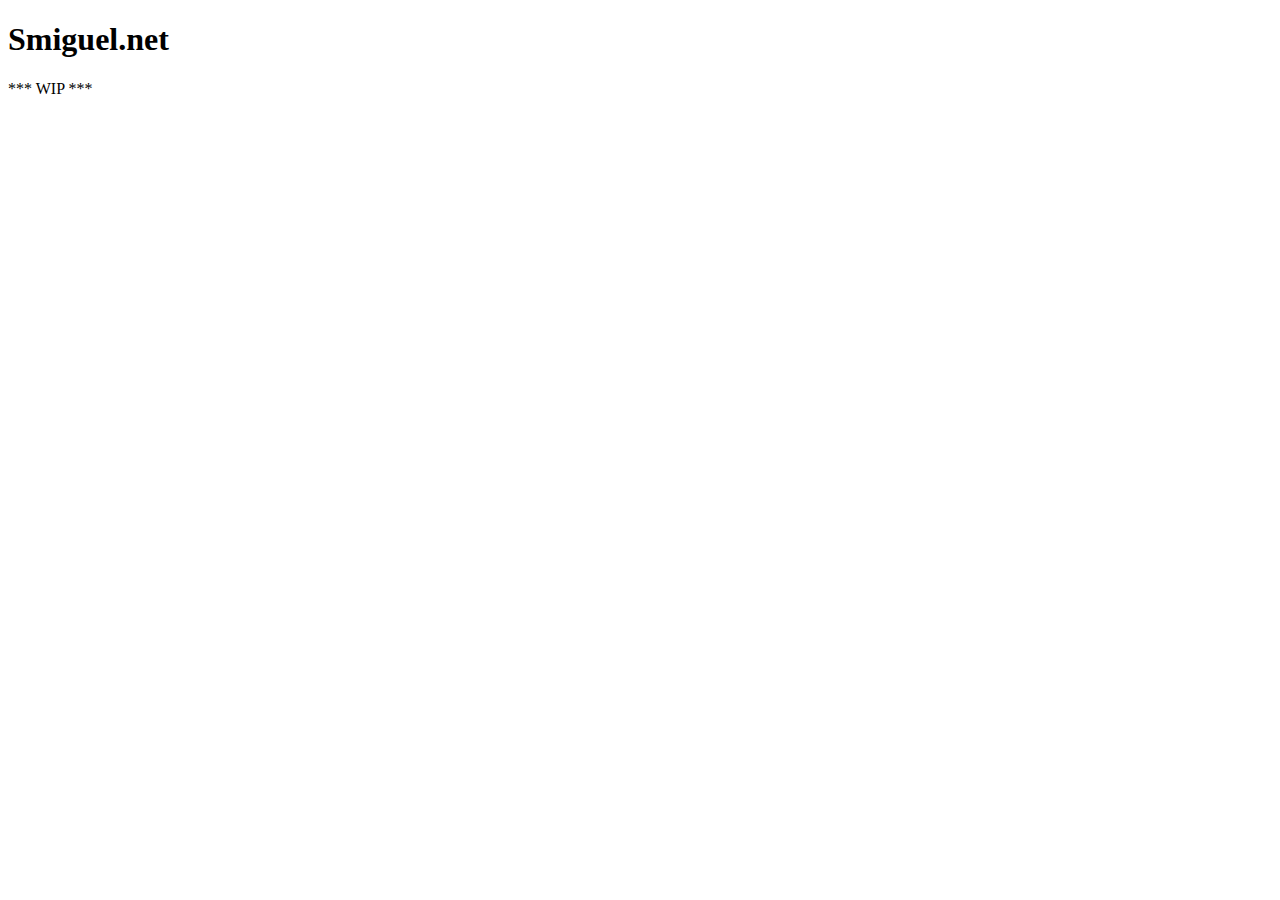
==== index.html @ 3a4c6929 "initial simple setup" ====
<!DOCTYPE html>
<html class="no-js" lang="">
  <head>
    <meta charset="utf-8" />
    <title>Smiguel.net</title>
    <meta name="description" content="Personal website" />
    <meta name="viewport" content="width=device-width, initial-scale=1" />

    <meta name="theme-color" content="#fafafa" />
  </head>

  <body>
    <h1>Smiguel.net</h1>
    <p>*** WIP ***</p>
  </body>
</html>
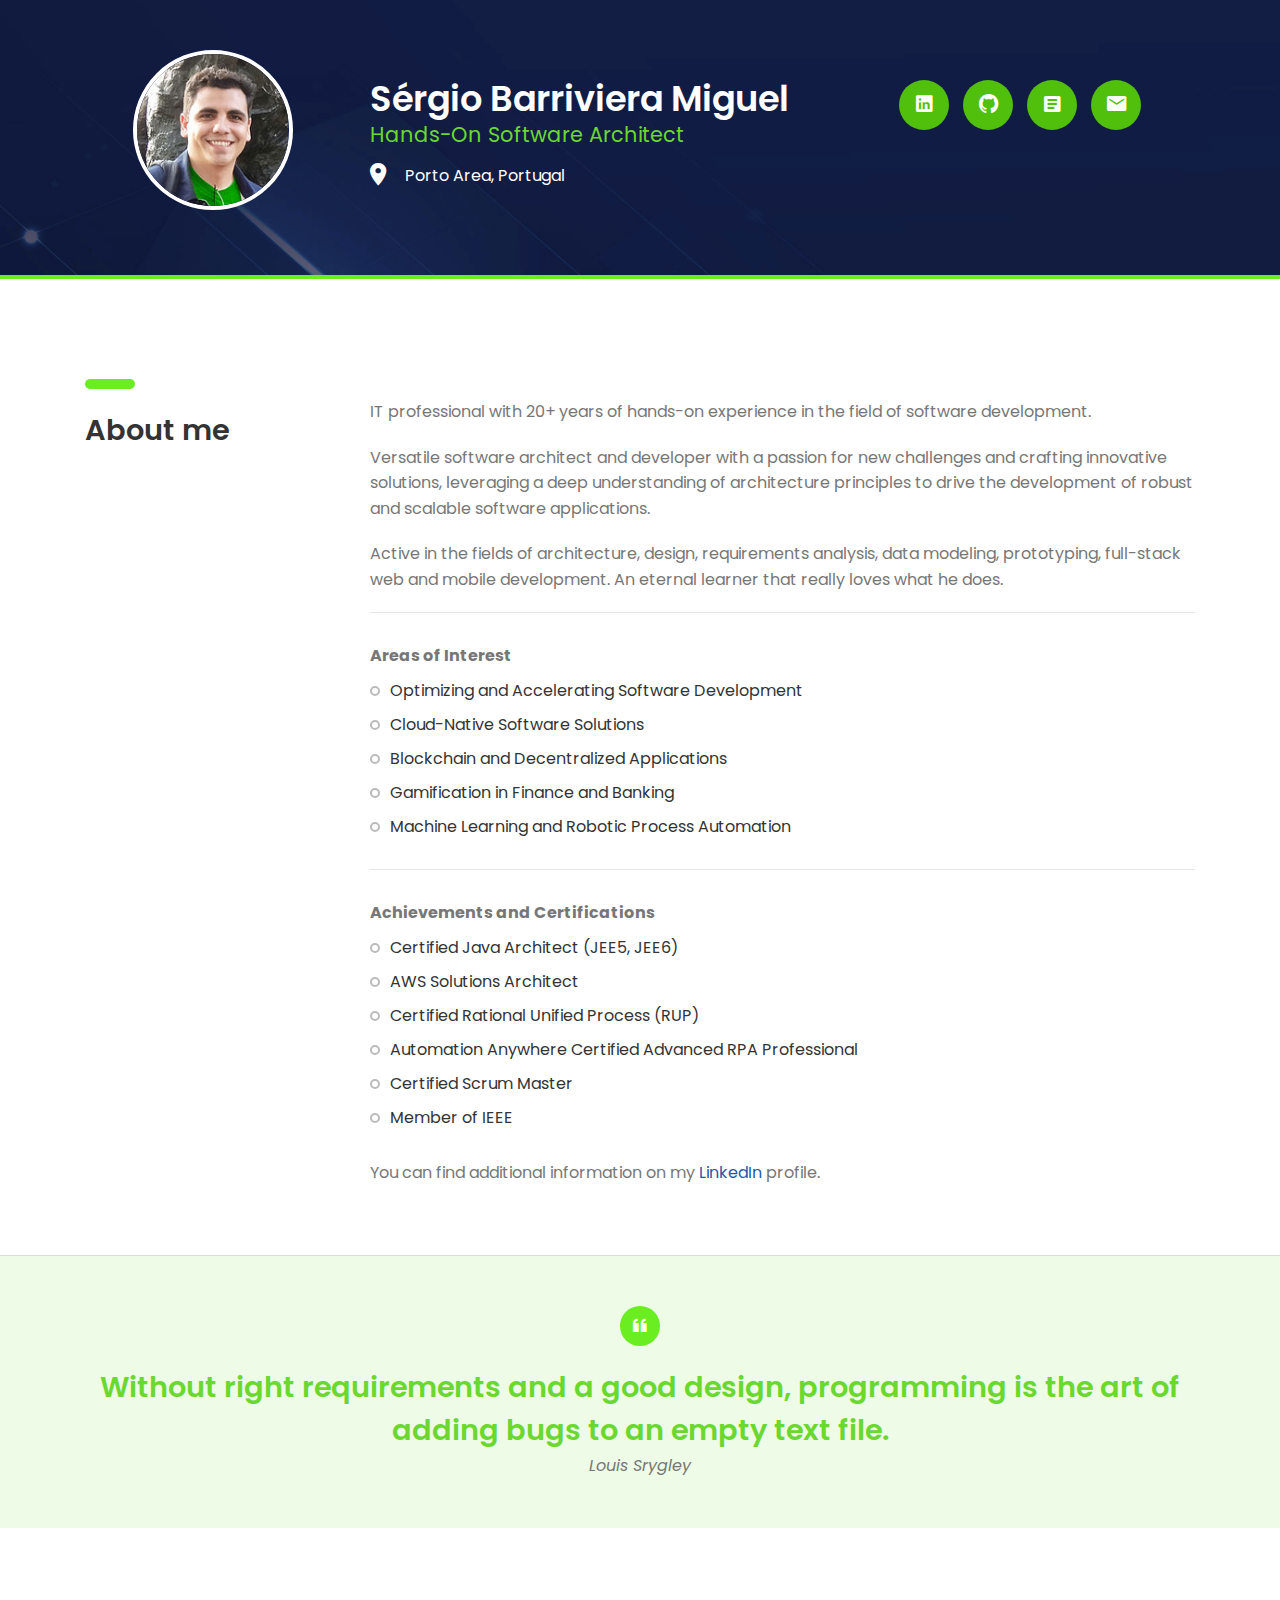
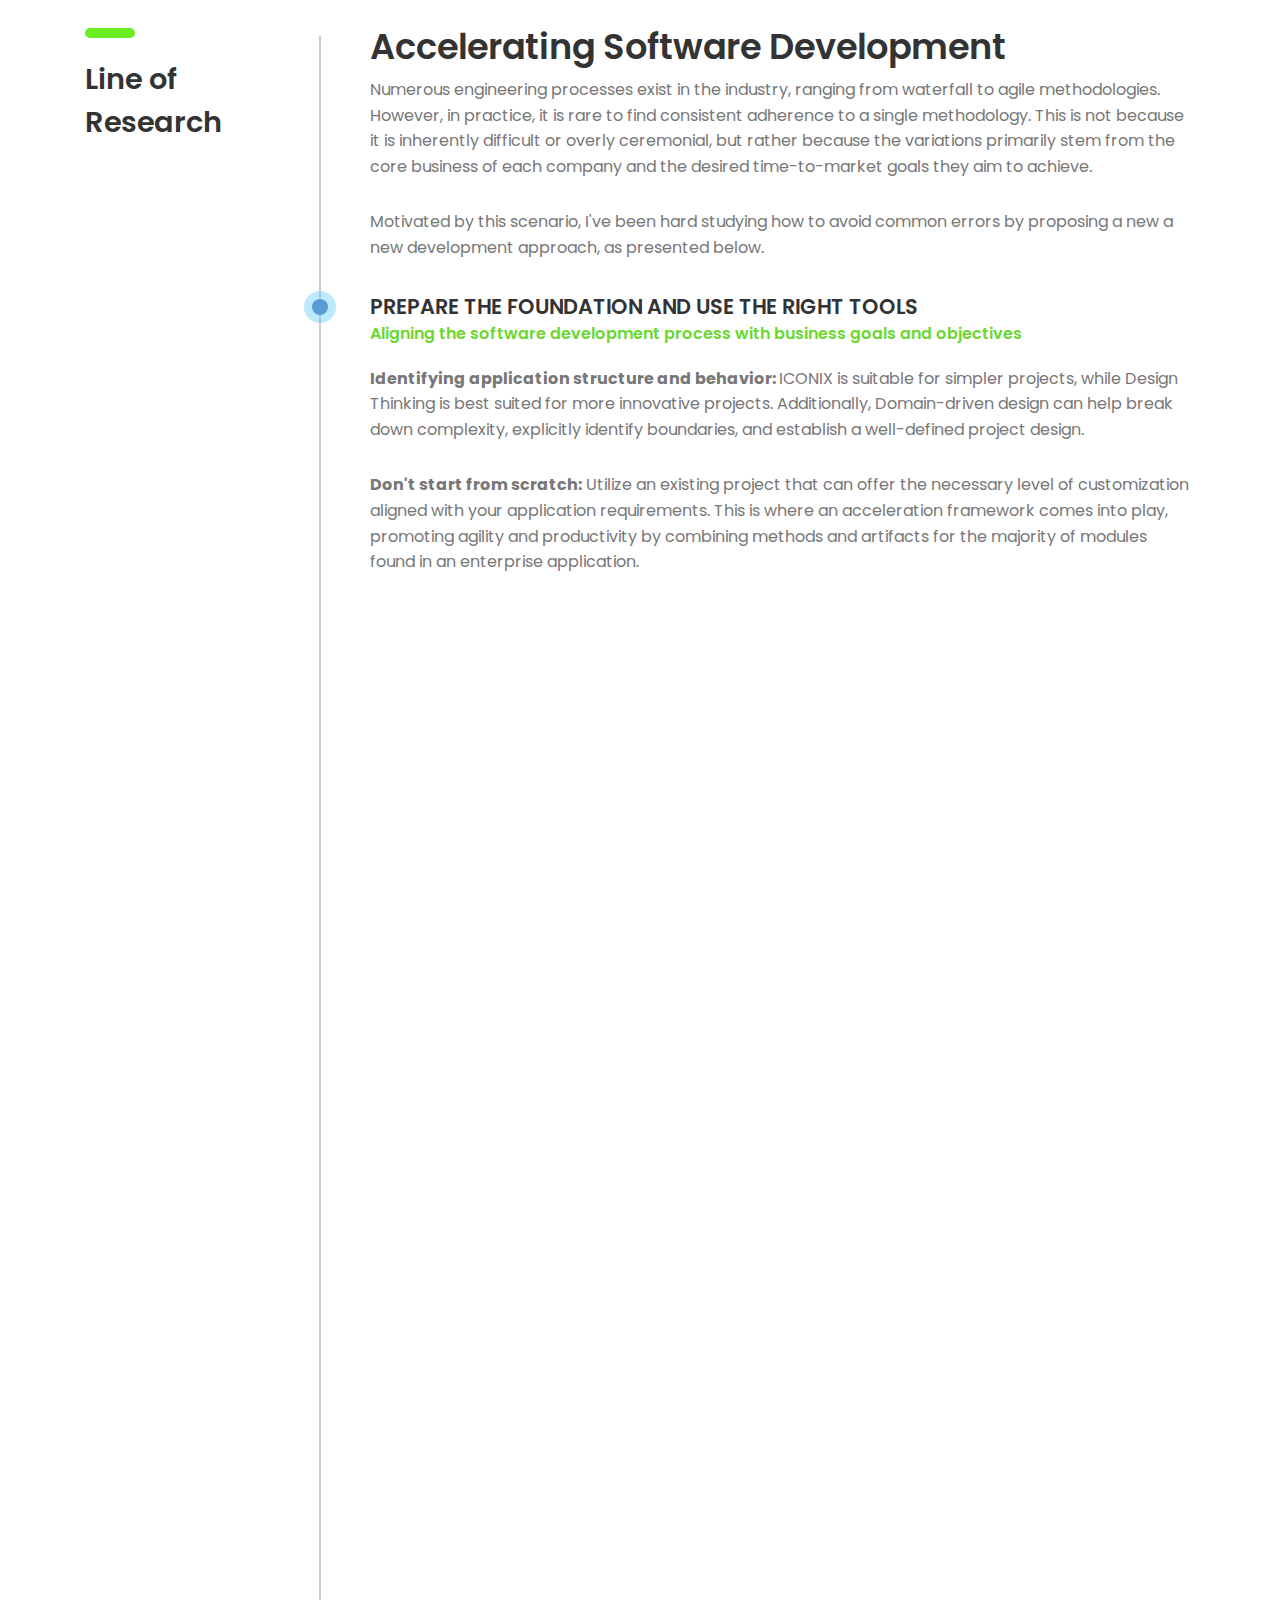
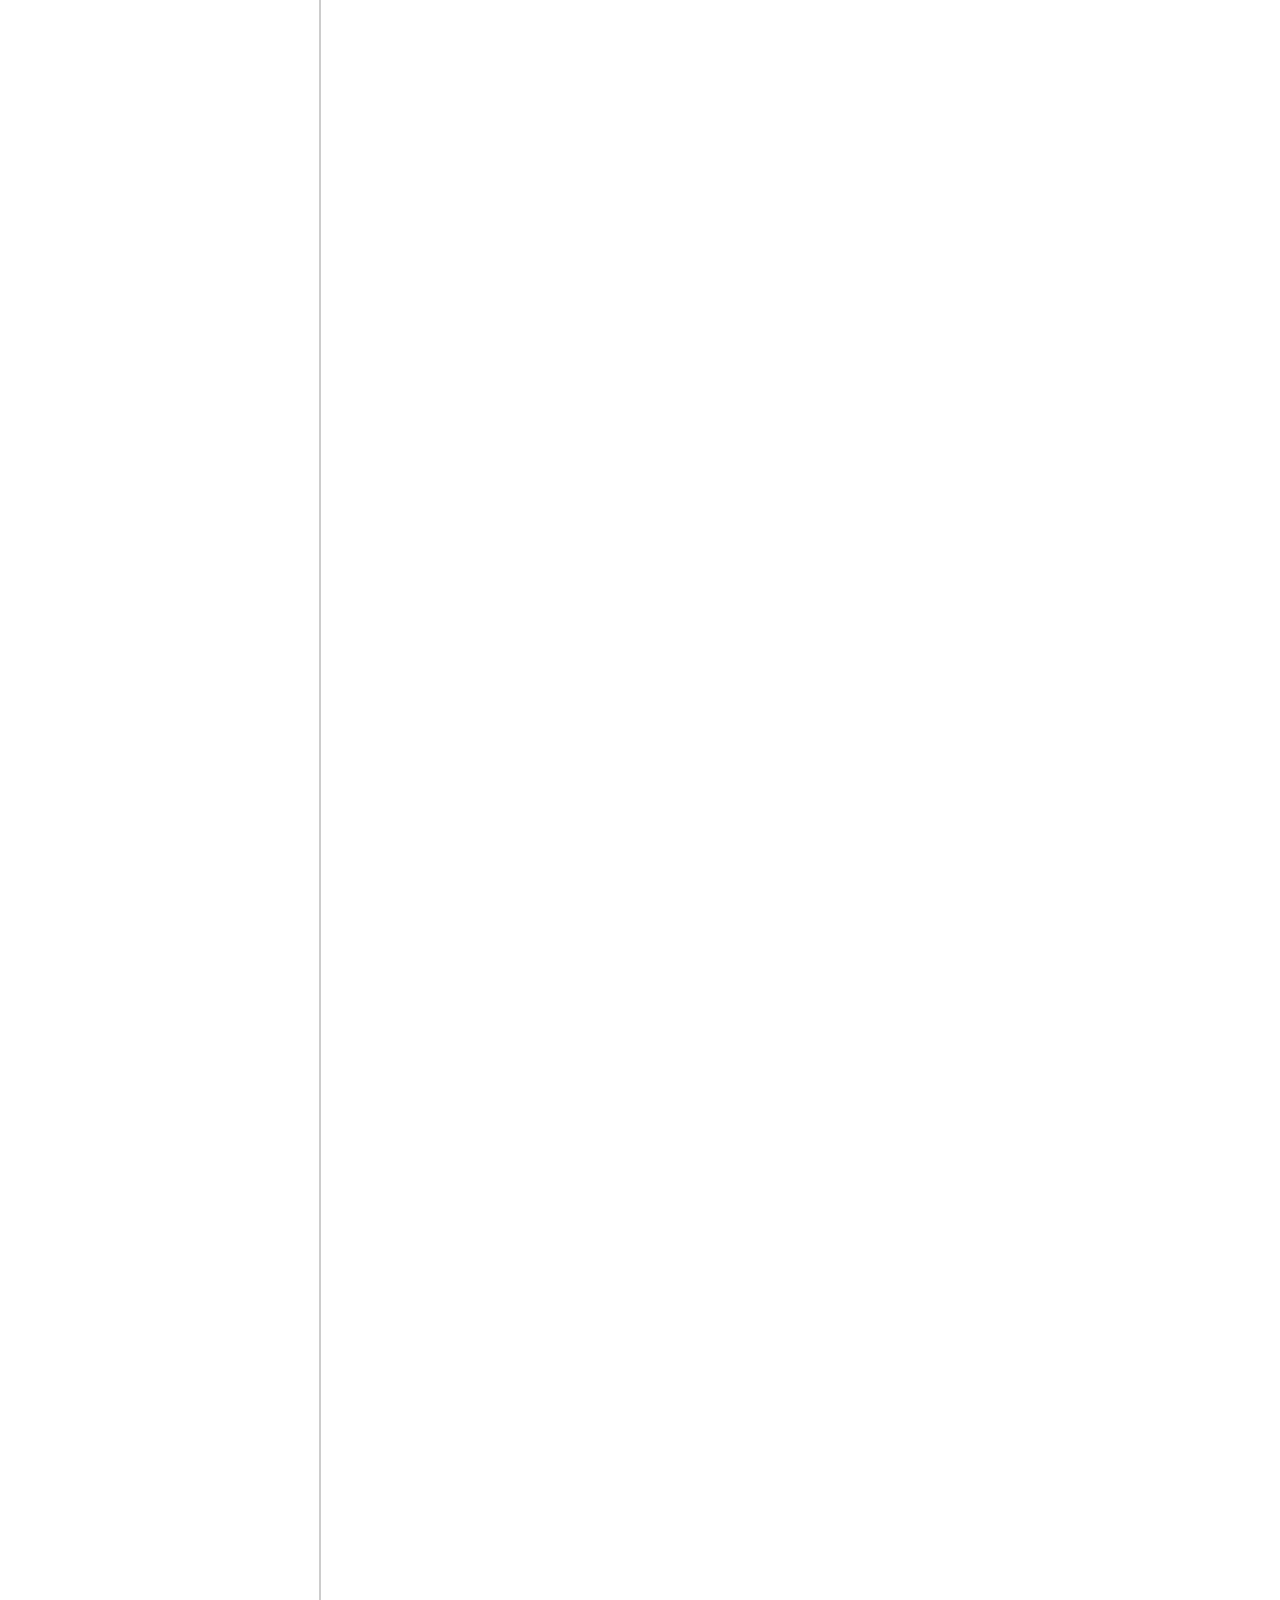
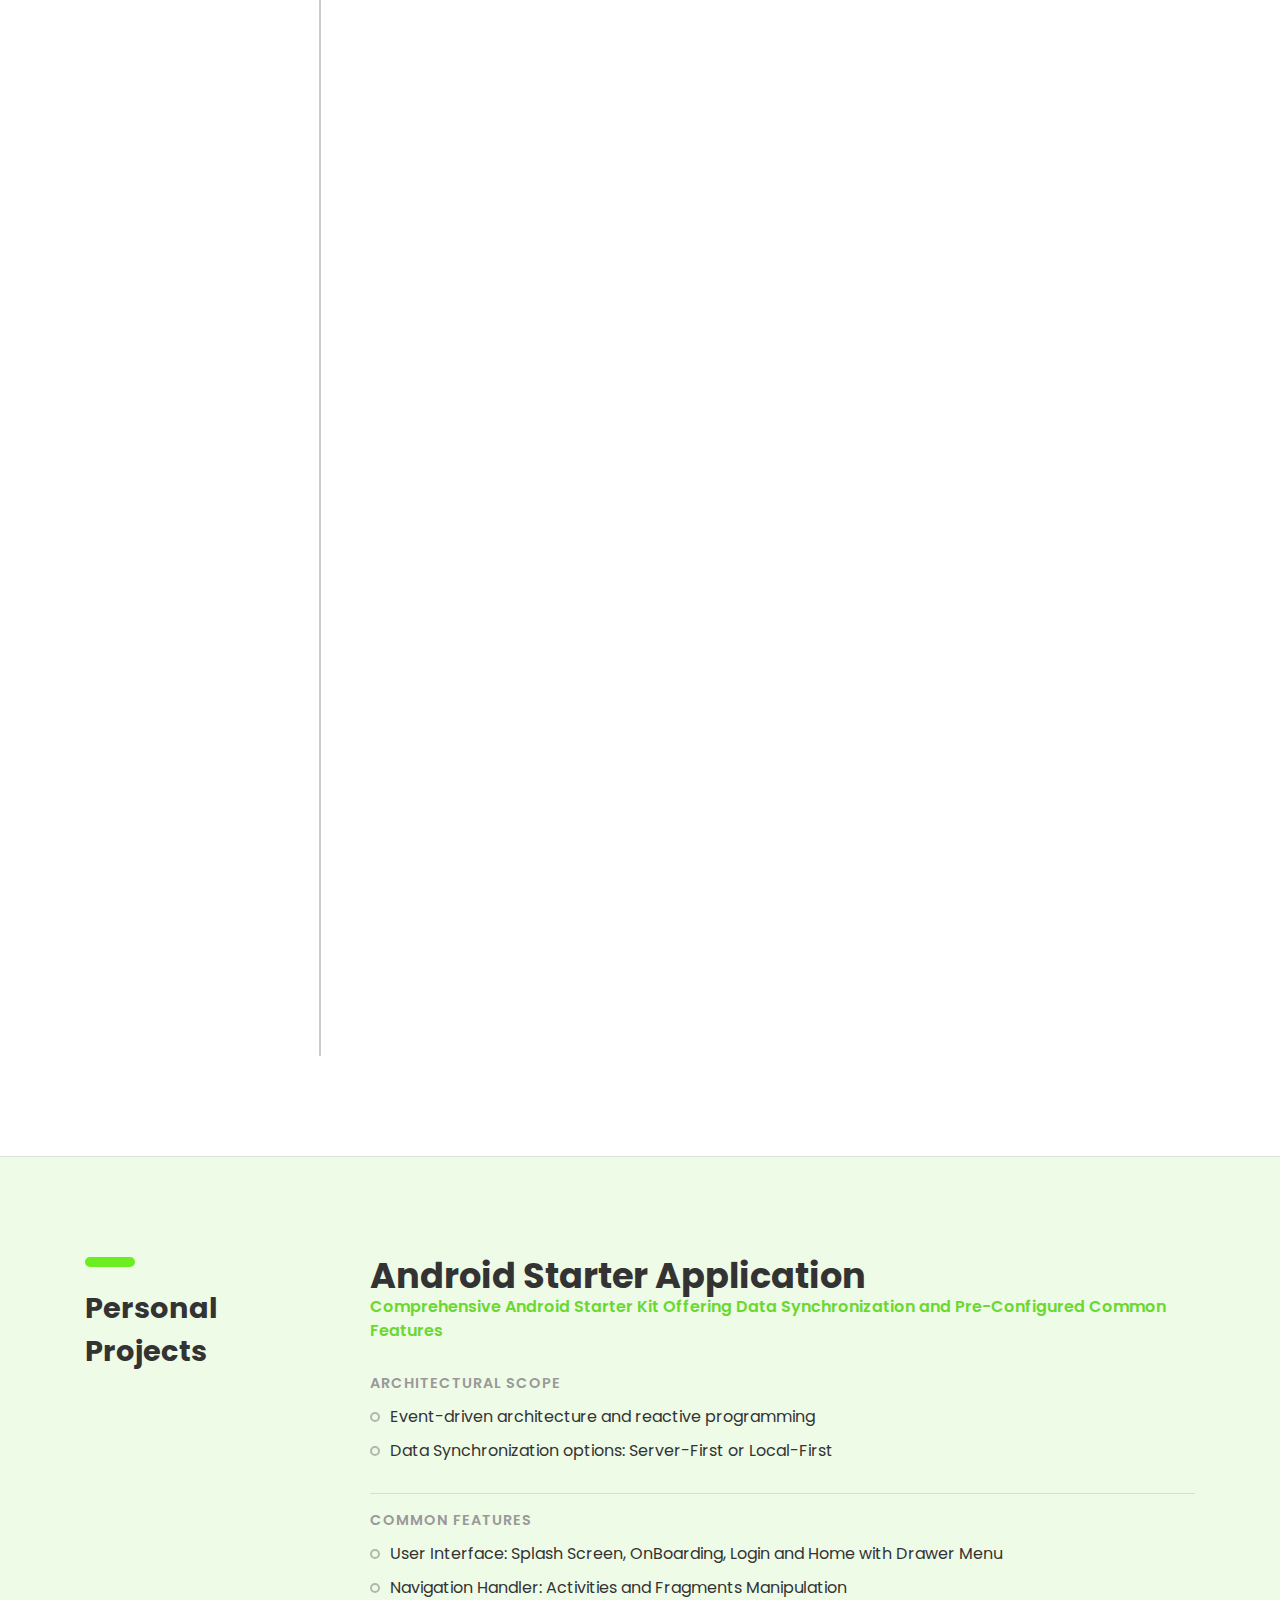
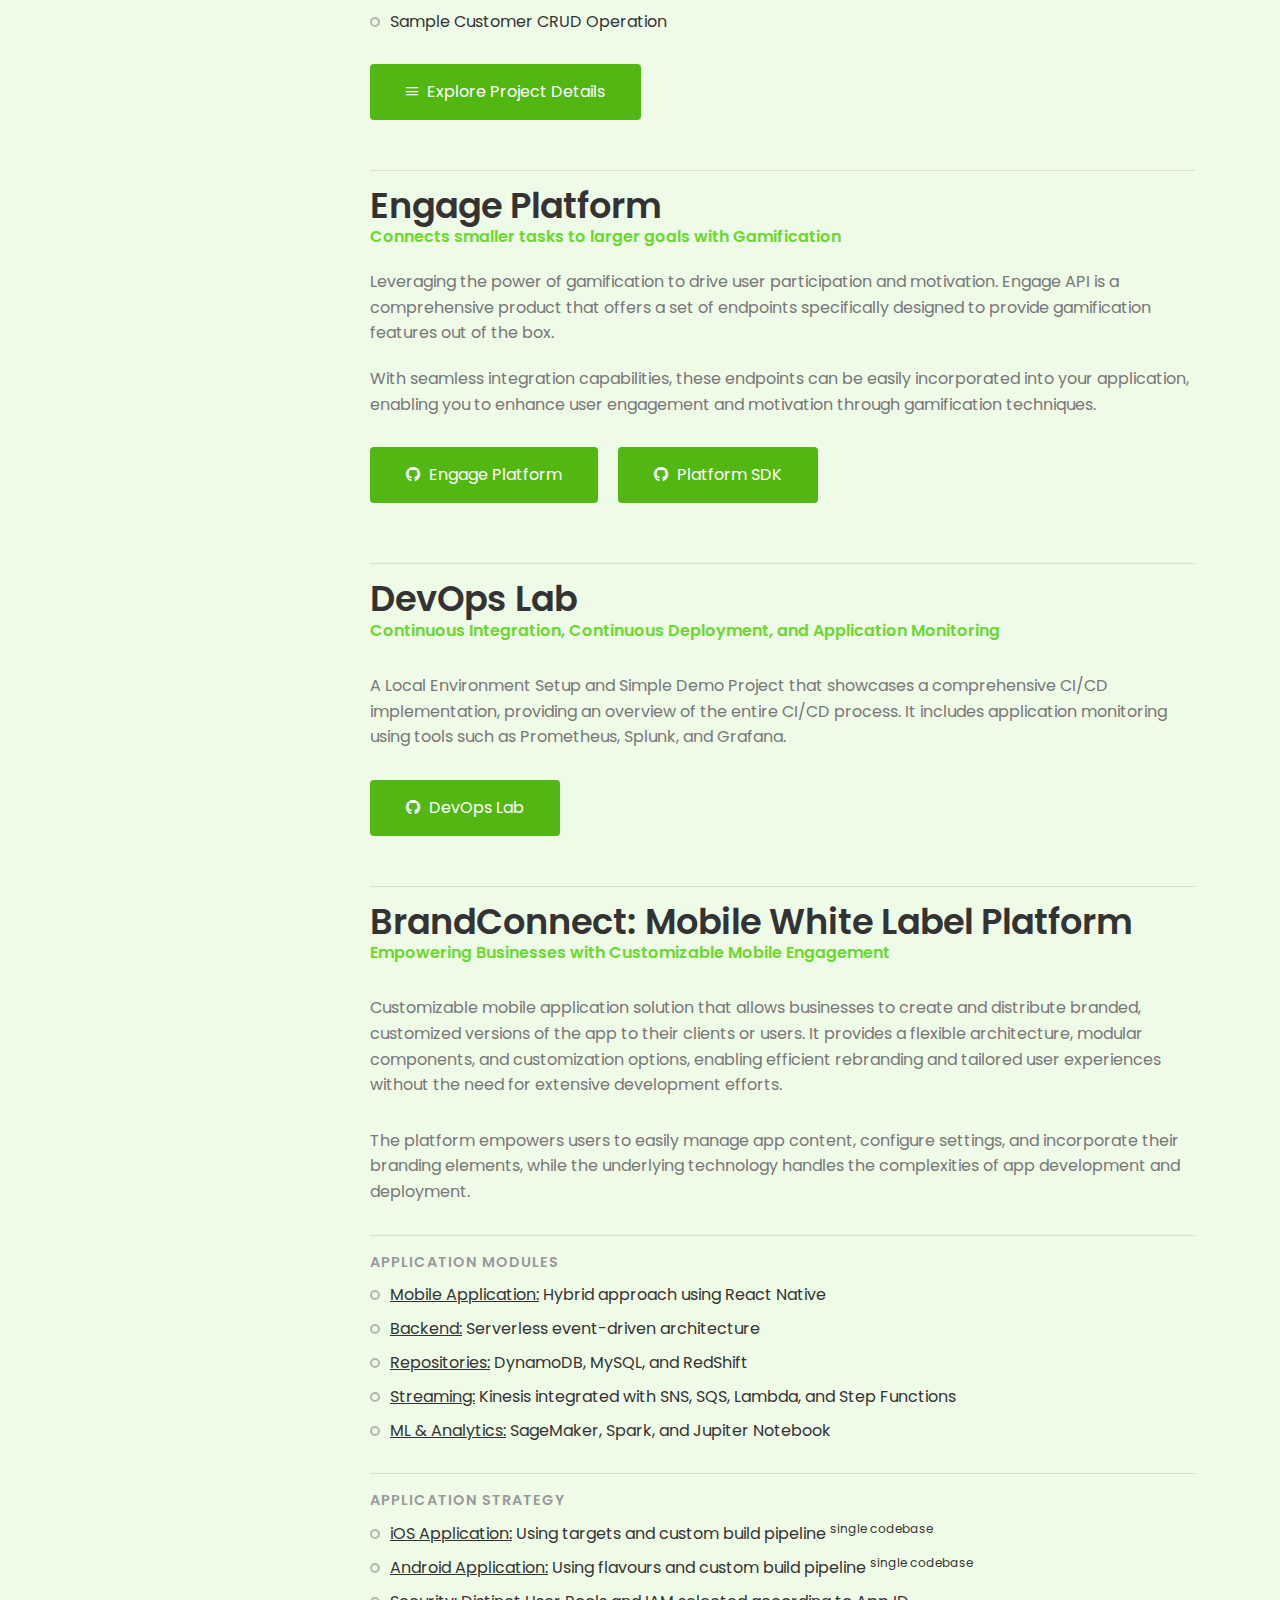
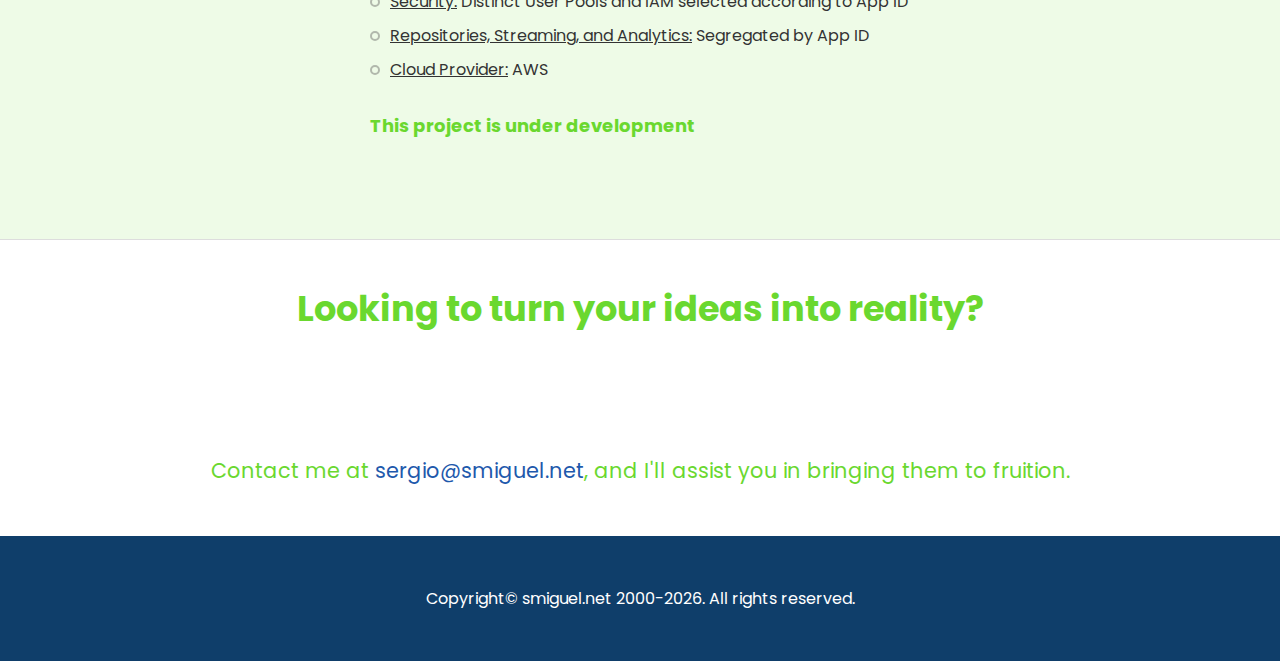
==== commit c21aa47d: "update website" ====
--- a/index.html
+++ b/index.html
@@ -1,16 +1,510 @@
 <!DOCTYPE html>
-<html class="no-js" lang="">
-  <head>
-    <meta charset="utf-8" />
-    <title>Smiguel.net</title>
-    <meta name="description" content="Personal website" />
-    <meta name="viewport" content="width=device-width, initial-scale=1" />
-
-    <meta name="theme-color" content="#fafafa" />
-  </head>
-
-  <body>
-    <h1>Smiguel.net</h1>
-    <p>*** WIP ***</p>
-  </body>
-</html>
+<html>
+    
+    <head>
+        <title>Hands-On Software Architect</title>
+        <meta charset="UTF-8" />
+        <meta http-equiv="X-UA-Compatible" content="IE=edge" />
+        <meta name="viewport" content="width=device-width, initial-scale=1" />
+        <meta name="msapplication-TileColor" content="#6ac23b" />
+        <meta name="theme-color" content="#6ac23b" />
+        <meta name="viewport" content="width=device-width" />
+        <meta name="robots" content="index, follow" />
+        <meta name="description" content="smiguel.net -Cloud, RPA and Software Architect"
+        />
+        <meta name="keywords" content="develper, software architecture, gamification, e-commerce, payment gateway, java, kotlin, c#, javascript"
+        />
+        <meta name="autor" content="Sergio Miguel" />
+        <meta name="title" content="smiguel.net - Blockchain, Cloud, RPA and Software Architect"
+        />
+        <meta name="url" content="http://smiguel.net" />
+        <meta name="copyright" content="smiguel.net" />
+        <meta name="description" content="smiguel.net -Cloud, RPA and Software Architect"
+        />
+        <link rel="manifest" href="assets/images/site.webmanifest" />
+        <link rel="stylesheet" href="css/bootstrap.min.css" />
+        <link rel="stylesheet" href="css/ionicons.css" />
+        <link rel="stylesheet" href="css/animate.css" />
+        <link rel="stylesheet" href="css/style.css" />
+        <link rel="shortcut icon" href="assets/favicon/favicon.ico" />
+    </head>
+    
+    <body>
+        <noscript>You need to enable JavaScript to run this app.</noscript>
+        <div id="root">
+            <section class="header-section bb-green">
+                <div class="container">
+                    <div class="intro">
+                        <div class="row">
+                            <div class="col-md-3 col-lg-3">
+                                <div class="profile-img margin-b-30"> <a href="index.html">
+              <img src="assets/images/photo.jpg" alt="S&#233;rgio Barriviera Miguel" />
+            </a>
+
+                                </div>
+                            </div>
+                            <div class="col-md-9 col-lg-5 profile-info margin-tb-30">
+                                 <h2>
+            <b>S&#233;rgio Barriviera Miguel</b>
+          </h2>
+
+                                 <h4 class="font-green">Hands-On Software Architect</h4>
+
+                                <div class="info info-location"> <i class="icon ion-android-pin"></i>
+
+                                    <div class="right-area">
+                                         <h5>Porto Area, Portugal</h5>
+
+                                    </div>
+                                </div>
+                            </div>
+                            <div class="col-md-offset-3 col-md-10 col-lg-4 text-center profile-icon">
+                                <ul class="social-icons margin-tb-30">
+                                    <li> <a href="https://www.linkedin.com/in/smiguelnet" target="_blank" rel="noopener noreferrer"
+                                        title="Sergio Miguel - LinkedIn">
+                <i class="ion-social-linkedin"></i>
+              </a>
+
+                                    </li>
+                                    <li> <a href="https://github.com/smiguelnet" target="_blank" rel="noopener noreferrer"
+                                        title="Sergio Miguel - Github">
+                <i class="ion-social-github"></i>
+              </a>
+
+                                    </li>
+                                    <li> <a href="assets/pdf/sergiomiguel-resume.pdf" target="_blank" rel="noopener noreferrer"
+                                        title="Sergio Miguel - Europass CV">
+                <i class="ion-android-list"></i>
+              </a>
+
+                                    </li>
+                                    <li> <a href="mailto:sergio@smiguel.net" title="Mail to: sergio@smiguel.net">
+                <i class="ion-android-mail"></i>
+              </a>
+
+                                    </li>
+                                </ul>
+                            </div>
+                        </div>
+                    </div>
+                </div>
+            </section>
+            <section class="about-section section">
+                <div class="container">
+                    <div class="row">
+                        <div class="col-sm-12 col-md-3">
+                            <div class="heading">
+                                 <h3>
+            <b>About me</b>
+          </h3>
+
+                            </div>
+                        </div>
+                        <div class="col-sm-12 col-md-9">
+                            <div class="experience mb20">
+                                <p class="mt20 mb10">IT professional with 20+ years of hands-on experience in the field of
+                                    software development.</p>
+                                <p class="mt20 mb20">Versatile software architect and developer with a passion for new challenges
+                                    and crafting innovative solutions, leveraging a deep understanding of architecture
+                                    principles to drive the development of robust and scalable software applications.</p>
+                                <p
+                                class="mt20 mb20">Active in the fields of architecture, design, requirements analysis, data
+                                    modeling, prototyping, full-stack web and mobile development. An eternal
+                                    learner that really loves what he does.</p>
+                                    <hr />
+                                    <p class="mt30 mb10 font-weight-bold">Areas of Interest</p>
+                                    <div class="experience mb20">
+                                        <ul class="list margin-b-30">
+                                            <li>Optimizing and Accelerating Software Development</li>
+                                            <li>Cloud-Native Software Solutions</li>
+                                            <li>Blockchain and Decentralized Applications</li>
+                                            <li>Gamification in Finance and Banking</li>
+                                            <li>Machine Learning and Robotic Process Automation</li>
+                                        </ul>
+                                    </div>
+                                    <hr />
+                                    <p class="mt30 mb10 font-weight-bold">Achievements and Certifications</p>
+                                    <div class="experience mb20">
+                                        <ul class="list margin-b-30">
+                                            <li>Certified Java Architect (JEE5, JEE6)</li>
+                                            <li>AWS Solutions Architect</li>
+                                            <li>Certified Rational Unified Process (RUP)</li>
+                                            <li>Automation Anywhere Certified Advanced RPA Professional</li>
+                                            <li>Certified Scrum Master</li>
+                                            <li>Member of IEEE</li>
+                                        </ul>
+                                    </div>
+                                    <p class="mb10">You can find additional information on my <a href="https://www.linkedin.com/in/smiguelnet"
+                                        target="_blank" rel="noopener noreferrer" title="Sergio Miguel - LinkedIn">
+              LinkedIn
+            </a>
+profile.</p>
+                            </div>
+                        </div>
+                    </div>
+                </div>
+            </section>
+            <section class="note-section center-text bg-green">
+                <div class="container">
+                    <div class="row">
+                        <div class="col-sm-12"> <i class="icon ion-quote"></i>
+
+                             <h3 class="font-green">
+          <b>
+            Without right requirements and a good design, programming is the art
+            of adding bugs to an empty text file.
+          </b>
+        </h3>
+
+                            <p> <em>Louis Srygley</em>
+
+                            </p>
+                        </div>
+                    </div>
+                </div>
+            </section>
+            <section class="education-section section">
+                <div class="container">
+                    <div class="row">
+                        <div class="col-sm-12 col-md-3">
+                            <div class="heading">
+                                 <h3>
+            <b>
+              Line of <br />
+              Research
+            </b>
+          </h3>
+
+                            </div>
+                        </div>
+                        <div class="col-sm-12 col-md-9">
+                            <div class="education-wrapper project">
+                                 <h2>
+            <b>Accelerating Software Development</b>
+          </h2>
+
+                                <p class="mb30 mt10">Numerous engineering processes exist in the industry, ranging from waterfall
+                                    to agile methodologies. However, in practice, it is rare to find consistent
+                                    adherence to a single methodology. This is not because it is inherently
+                                    difficult or overly ceremonial, but rather because the variations primarily
+                                    stem from the core business of each company and the desired time-to-market
+                                    goals they aim to achieve.</p>
+                                <p class="mb30">Motivated by this scenario, I've been hard studying how to avoid common
+                                    errors by proposing a new a new development approach, as presented below.</p>
+                                <div
+                                class="education margin-b-50">
+                                     <h4 class="uc">
+              <b>Prepare the foundation and use the right tools</b>
+            </h4>
+
+                                     <h5 class="font-green">
+              <b>Aligning the software development process with business goals and objectives</b>
+            </h5>
+
+                                    <p class="mt20 mb30"> <strong> Identifying application structure and behavior: </strong>
+ICONIX
+                                        is suitable for simpler projects, while Design Thinking is best suited
+                                        for more innovative projects. Additionally, Domain-driven design can help
+                                        break down complexity, explicitly identify boundaries, and establish a
+                                        well-defined project design.</p>
+                                    <p class="mt20 mb30"> <strong>Don't start from scratch:</strong> Utilize an existing project
+                                        that can offer the necessary level of customization aligned with your application
+                                        requirements. This is where an acceleration framework comes into play,
+                                        promoting agility and productivity by combining methods and artifacts for
+                                        the majority of modules found in an enterprise application.</p>
+                                    <div class="mt20">
+                                        <img src="assets/images/framework_overview.gif" class="img-responsive wow fadeIn"
+                                        alt="Framework Overview" />
+                                    </div>
+                            </div>
+                            <div class="education margin-b-50 wow slideInRight">
+                                 <h4 class="uc">
+              <b>Software Development Process Phases</b>
+            </h4>
+
+                                 <h5 class="font-green">
+              <b>
+                Acceleration will promote positive results when considered each phase of the process
+              </b>
+            </h5>
+
+                                <p class="mt20 mb10">Without a well-defined software development process, it is challenging
+                                    to produce software with good quality and predictable schedules. Regardless
+                                    of the approach used, whether it's waterfall or agile, certain essential
+                                    tasks must be completed, such as analysis, design, coding, and testing.
+                                    <span
+                                    class="text-info">Application Tests and Deployment have not been taken into consideration
+                                        so far. It is a work in progress.</span>
+                                </p>
+                                <p class="mt20 mb10">An acceleration framework can save you time on architectural design decisions,
+                                    as it offers pre-configured setups for certain non-functional requirements,
+                                    such as prioritizing data availability over consistency. Additionally,
+                                    it enables time savings through the utilization of common libraries and
+                                    pre-implemented base functions that are readily available.</p>
+                                <p class="mt20 mb30">Essentially, an acceleration framework consists of <strong>Acceleration Steps</strong> and <strong>Acceleration Artifact</strong>,
+                                    which are typically included in a Starter Project Template. These components
+                                    are utilized in each phase of the software development process.</p>
+                                <div
+                                class="mt20">
+                                    <img src="assets/images/framework_process.gif" class="img-responsive wow fadeIn"
+                                    alt="Process Overview" />
+                            </div>
+                        </div>
+                        <div class="education margin-b-50 wow slideInLeft">
+                             <h4 class="uc">
+              <b>Promote and Reuse Software Assets</b>
+            </h4>
+
+                             <h5 class="font-green">
+              <b>API, Web, Mobile and Integration</b>
+            </h5>
+
+                            <p class="mt20 mb10">An acceleration framework can be applied to all modules of your enterprise
+                                applications. The benefits are particularly significant when considering
+                                the utilization of microservices and DevOps practices, as they enable rapid
+                                feedback on the application's status.</p>
+                            <p class="mt20 mb30"> <strong>Avoid mistakes and work smart:</strong> Common features have been
+                                evolving for years, and it is beneficial to leverage them instead of attempting
+                                to reinvent the wheel repeatedly.</p>
+                            <div class="mt20">
+                                <img src="assets/images/framework_channels.gif" class="img-responsive wow fadeIn"
+                                alt="API, Web and Mobile" />
+                            </div>
+                        </div>
+                        <div class="education margin-b-50 wow slideInLeft">
+                             <h4 class="uc">
+              <b>Use Case: Android Application</b>
+            </h4>
+
+                             <h5 class="font-green">
+              <b>
+                Android Starter Application Project
+                <sup class="ml10">
+                  <a href="android-architecture.html">
+                    <i class="ion-android-list"></i> full article
+                  </a>
+                </sup>
+              </b>
+            </h5>
+
+                            <p class="mt20 mb10">Accelerating <strong>Analysis</strong> and <strong>Design</strong> phases.</p>
+                            <div
+                            class="mt0">
+                                <img src="assets/images/android-from-method-to-code.gif" class="img-responsive wow fadeIn"
+                                alt="Accelaration Mobile Application Development" />
+                        </div>
+                        <p class="mt20 mb10">Accelerating <strong>Implementation</strong> and <strong>Test</strong> phases.</p>
+                        <div
+                        class="mt0">
+                            <img src="assets/images/android-from-method-to-code-2.gif" class="img-responsive wow fadeIn"
+                            alt="Accelaration Mobile Application Development" />
+                    </div>
+                </div>
+        </div>
+        </div>
+        </div>
+        </div>
+        </section>
+        <section class="experience-section section bg-green">
+            <div class="container">
+                <div class="row">
+                    <div class="col-sm-12 col-md-3">
+                        <div class="heading">
+                             <h3 class="font-weight-bold">
+            Personal <br />
+            Projects
+          </h3>
+
+                        </div>
+                    </div>
+                    <div class="col-sm-12 col-md-9">
+                        <div class="experience margin-b-50">
+                             <h2 class="font-weight-bold">Android Starter Application</h2>
+
+                             <h5 class="font-green mb30">
+            <b>
+              Comprehensive Android Starter Kit Offering Data Synchronization and Pre-Configured
+              Common Features
+            </b>
+          </h5>
+
+                             <h6 class="font-lite-black uc mb10">
+            <b>Architectural Scope</b>
+          </h6>
+
+                            <ul class="list margin-b-30">
+                                <li>Event-driven architecture and reactive programming</li>
+                                <li>Data Synchronization options: Server-First or Local-First</li>
+                            </ul>
+                            <hr />
+                             <h6 class="font-lite-black mb10 uc">
+            <b>Common Features</b>
+          </h6>
+
+                            <ul class="list margin-b-30">
+                                <li>User Interface: Splash Screen, OnBoarding, Login and Home with Drawer
+                                    Menu</li>
+                                <li>Navigation Handler: Activities and Fragments Manipulation</li>
+                                <li>Sample Customer CRUD Operation</li>
+                            </ul> <a href="android-architecture.html" class="btn btn-article">
+            <i class="ion-android-menu mr5 f16"><!-- --></i> Explore Project Details</a
+          >
+        </div>
+
+        <hr />
+
+        <div class="experience margin-b-50">
+          <h2>
+            <b>Engage Platform</b>
+          </h2>
+          <h5 class="font-green mb20">
+            <b>Connects smaller tasks to larger goals with Gamification</b>
+          </h5>
+          <p class="mb20">
+            Leveraging the power of gamification to drive user participation and motivation. Engage
+            API is a comprehensive product that offers a set of endpoints specifically designed to
+            provide gamification features out of the box.
+          </p>
+          <p class="mb30">
+            With seamless integration capabilities, these endpoints can be easily incorporated into
+            your application, enabling you to enhance user engagement and motivation through
+            gamification techniques.
+          </p>
+          <div class="button-container">
+            <a
+              href="https://github.com/smiguelnet/setia-engage"
+              target="_blank"
+              rel="noopener noreferrer"
+              class="btn btn-article mr20"
+            >
+              <i class="ion-social-github mr5 f16"><!-- --></i> Engage Platform
+            </a>
+ <a href="https://github.com/smiguelnet/engage-api-java-sdk"
+                            target="_blank" rel="noopener noreferrer" class="btn btn-article">
+              <i class="ion-social-github mr5 f16"><!-- --></i> Platform SDK
+            </a>
+
+                        </div>
+                    </div>
+                    <hr />
+                    <div class="experience margin-b-50">
+                         <h2>
+            <b>DevOps Lab</b>
+          </h2>
+
+                         <h5 class="font-green mb30">
+            <b>Continuous Integration, Continuous Deployment, and Application Monitoring</b>
+          </h5>
+
+                        <p class="mb30">A Local Environment Setup and Simple Demo Project that showcases a comprehensive
+                            CI/CD implementation, providing an overview of the entire CI/CD process.
+                            It includes application monitoring using tools such as Prometheus, Splunk,
+                            and Grafana.</p> <a href="https://github.com/smiguelnet/engage-ci-cd-setup"
+                        target="_blank" rel="noopener noreferrer" class="btn btn-article">
+            <i class="ion-social-github mr5 f16"><!-- --></i> DevOps Lab
+          </a>
+
+                    </div>
+                    <hr />
+                    <div class="experience margin-b-50">
+                         <h2>
+            <b>BrandConnect: Mobile White Label Platform</b>
+          </h2>
+
+                         <h5 class="font-green mb30">
+            <b>Empowering Businesses with Customizable Mobile Engagement</b>
+          </h5>
+
+                        <p class="mb30">Customizable mobile application solution that allows businesses to create
+                            and distribute branded, customized versions of the app to their clients
+                            or users. It provides a flexible architecture, modular components, and
+                            customization options, enabling efficient rebranding and tailored user
+                            experiences without the need for extensive development efforts.</p>
+                        <p class="mb30">The platform empowers users to easily manage app content, configure settings,
+                            and incorporate their branding elements, while the underlying technology
+                            handles the complexities of app development and deployment.</p>
+                        <hr />
+                         <h6 class="font-lite-black uc mb10">
+            <b>Application Modules</b>
+          </h6>
+
+                        <ul class="list margin-b-30">
+                            <li> <span class="text-underline">Mobile Application:</span> Hybrid approach
+                                using React Native</li>
+                            <li> <span class="text-underline">Backend:</span> Serverless event-driven architecture</li>
+                            <li><span class="text-underline">Repositories:</span> DynamoDB, MySQL, and
+                                RedShift</li>
+                            <li> <span class="text-underline">Streaming:</span> Kinesis integrated with
+                                SNS, SQS, Lambda, and Step Functions</li>
+                            <li> <span class="text-underline">ML & Analytics:</span> SageMaker, Spark, and
+                                Jupiter Notebook</li>
+                        </ul>
+                        <hr />
+                         <h6 class="font-lite-black uc mb10">
+            <b>Application Strategy</b>
+          </h6>
+
+                        <ul class="list margin-b-30">
+                            <li> <span class="text-underline">iOS Application:</span> Using targets and
+                                custom build pipeline <sup>single codebase</sup>
+
+                            </li>
+                            <li> <span class="text-underline"> Android Application:</span> Using flavours
+                                and custom build pipeline <sup>single codebase</sup>
+
+                            </li>
+                            <li> <span class="text-underline">Security:</span> Distinct User Pools and IAM
+                                selected according to App ID</li>
+                            <li> <span class="text-underline">Repositories, Streaming, and Analytics:</span> Segregated
+                                by App ID</li>
+                            <li><span class="text-underline">Cloud Provider:</span> AWS</li>
+                        </ul>
+                        <div class="font-weight-bold f18 font-green">This project is under development</div>
+                    </div>
+                </div>
+            </div>
+            </div>
+        </section>
+        <section class="note-section center-text">
+            <div class="container">
+                <div class="row">
+                    <div class="col-sm-12">
+                         <h2 class="font-green font-weight-bold mb10">Looking to turn your ideas into reality?</h2>
+
+                        <div class="mt20 mb20">
+                            <img src="assets/images/components.png" class="img-responsive wow fadeIn"
+                            alt="API, Web and Mobile" />
+                        </div>
+                         <h4 class="font-green">
+          Contact me at <a href="mailto:sergio@smiguel.net">sergio@smiguel.net</a>, and I'll assist
+          you in bringing them to fruition.
+        </h4>
+
+                    </div>
+                </div>
+            </div>
+        </section>
+        <div id="toTop" class="intro">
+            <ul class="social-icons">
+                <li> <a href="javascript:;">
+        <i class="ion-android-arrow-up"></i>
+      </a>
+
+                </li>
+            </ul>
+        </div>
+        <footer>
+            <p class="copyright">Copyright&#169; smiguel.net
+                <script>
+                    document.write(`2000-${new Date().getFullYear()}`);
+                </script>. All rights reserved.</p>
+        </footer>
+        <script src="js/jquery-3.2.1.min.js"></script>
+        <script src="js/bootstrap.min.js"></script>
+        <script src="js/wow.min.js"></script>
+        <script src="js/respond.min.js"></script>
+        <script src="js/main.js"></script>
+        </div>
+    </body>
+
+</html>